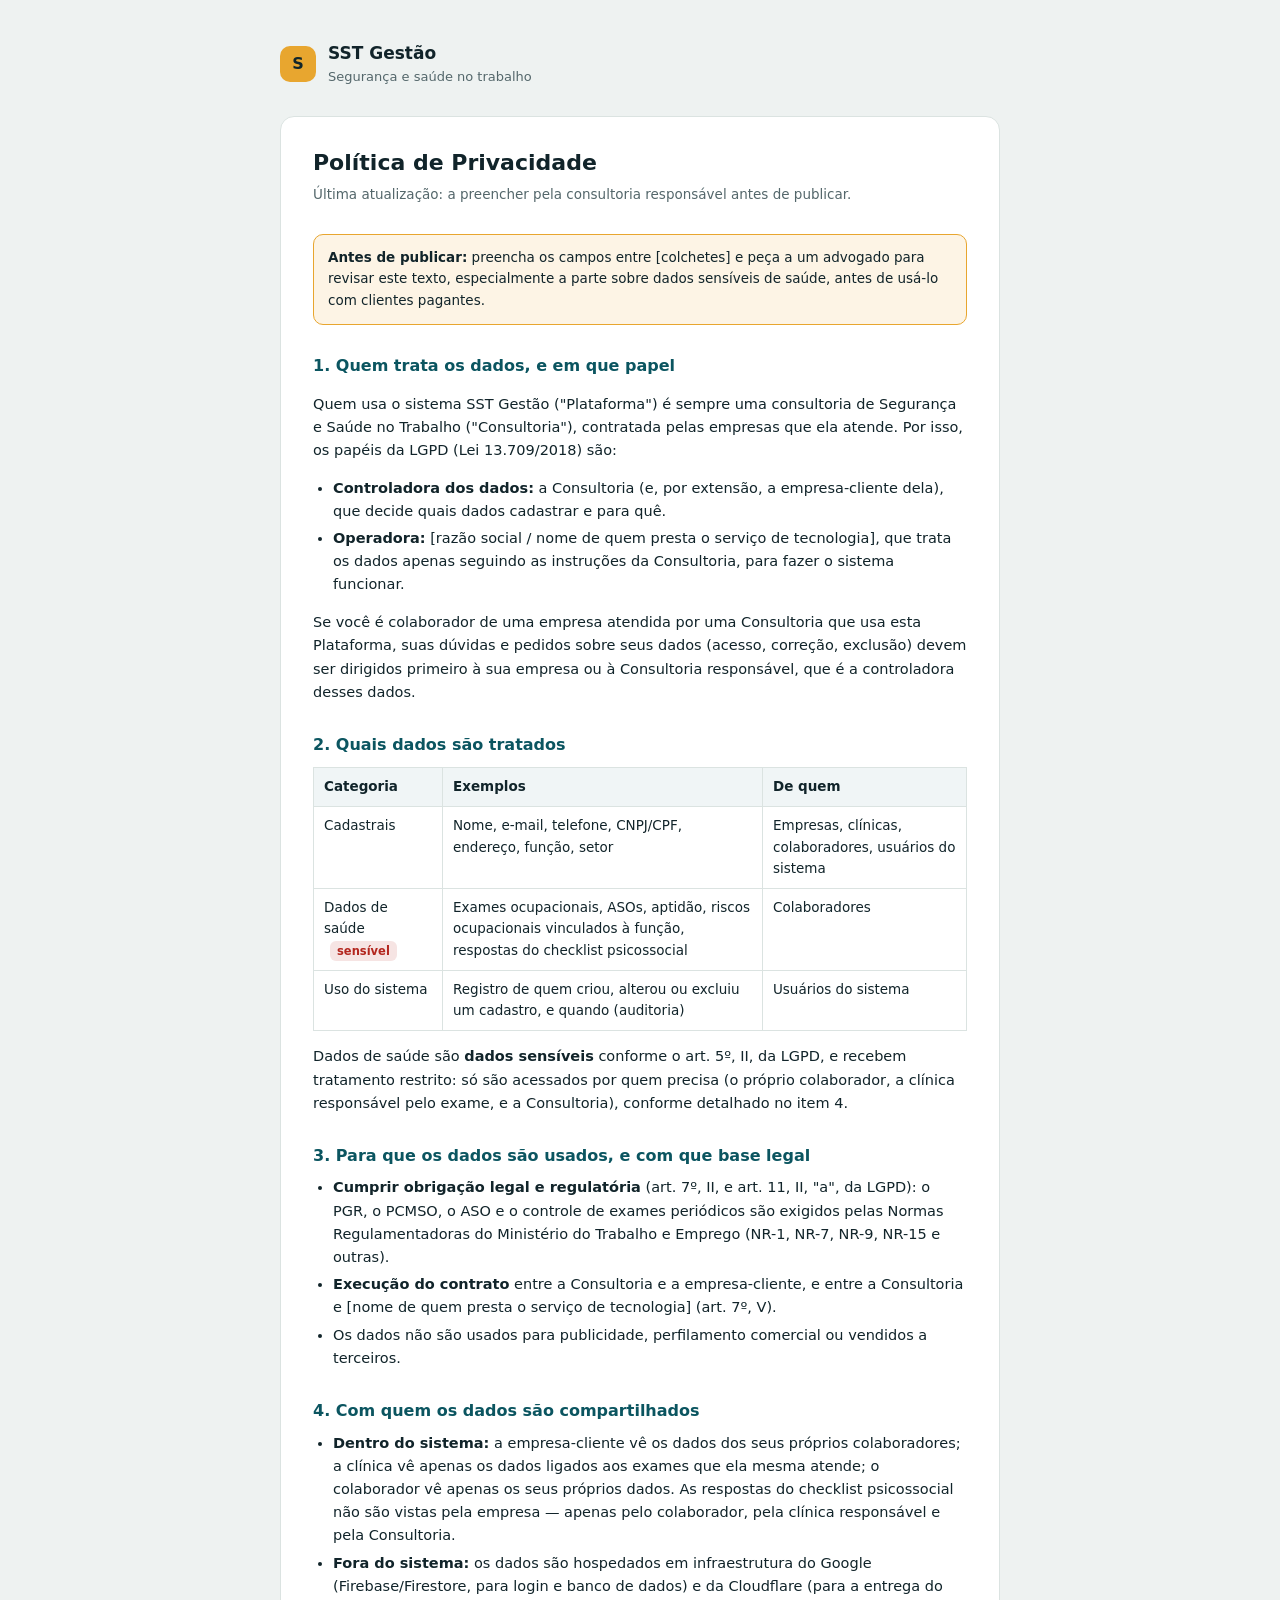
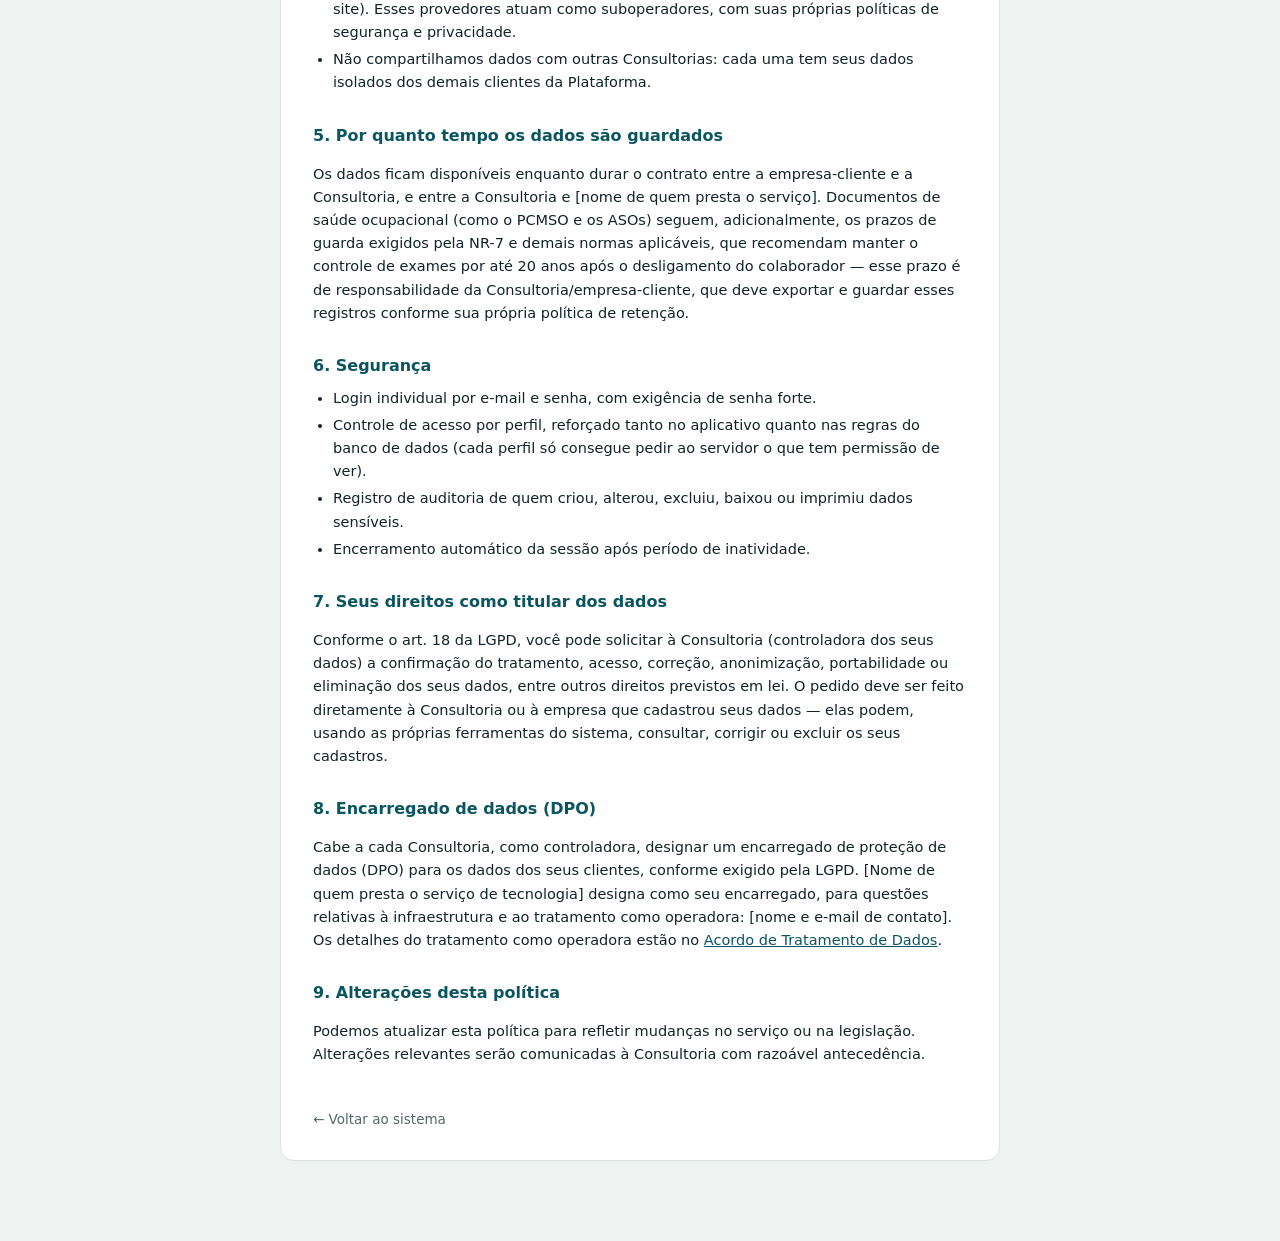
==== politica-de-privacidade.html @ a81a6116 "Adiciona Fase 3: Termos de Uso, Política de Privacidade e Acordo de Tratamento de Dados - Três págin" ====
<!doctype html>
<html lang="pt-BR">
<head>
<meta charset="utf-8">
<meta name="viewport" content="width=device-width,initial-scale=1">
<title>Política de Privacidade — SST Gestão</title>
<style>
:root{--bg:#EEF2F1;--sf:#FFFFFF;--ink:#11242A;--ink2:#54676B;--line:#DBE3E1;--brand:#0B5560;--acc:#E8A62F}
@media (prefers-color-scheme:dark){:root{--bg:#0E191C;--sf:#162428;--ink:#E5EEEF;--ink2:#9DB1B4;--line:#2A3D42;--brand:#5EB9C5;--acc:#F0B429}}
*{box-sizing:border-box}
body{margin:0;background:var(--bg);color:var(--ink);font:16px/1.6 system-ui,-apple-system,Segoe UI,Roboto,sans-serif}
.wrap{max-width:760px;margin:0 auto;padding:40px 20px 80px}
header{display:flex;align-items:center;gap:12px;margin-bottom:28px}
header .mk{width:36px;height:36px;border-radius:10px;background:var(--acc);display:grid;place-items:center;color:#11262B;font-weight:700;flex:none}
header b{font-size:17px}
header span{display:block;color:var(--ink2);font-size:13px}
main{background:var(--sf);border:1px solid var(--line);border-radius:14px;padding:28px 32px}
h1{font-size:22px;margin:0 0 4px}
.upd{color:var(--ink2);font-size:13.5px;margin:0 0 28px}
h2{font-size:16px;margin:28px 0 8px;color:var(--brand)}
h3{font-size:14.5px;margin:16px 0 6px}
p,li{color:var(--ink);font-size:14.5px}
ul{padding-left:20px;margin:8px 0}
li{margin:4px 0}
table{width:100%;border-collapse:collapse;margin:10px 0;font-size:13.5px}
th,td{border:1px solid var(--line);padding:8px 10px;text-align:left;vertical-align:top}
th{background:rgba(11,85,96,.06)}
.note{background:rgba(232,166,47,.12);border:1px solid var(--acc);border-radius:10px;padding:12px 14px;font-size:13.5px;margin:0 0 24px}
.tag{display:inline-block;background:rgba(179,38,30,.12);color:#B3261E;border-radius:6px;padding:1px 7px;font-size:11.5px;font-weight:600;margin-left:6px}
a{color:var(--brand)}
.back{display:inline-block;margin-top:28px;color:var(--ink2);font-size:13.5px;text-decoration:none}
</style>
</head>
<body>
<div class="wrap">
<header><div class="mk">S</div><div><b>SST Gestão</b><span>Segurança e saúde no trabalho</span></div></header>
<main>
<h1>Política de Privacidade</h1>
<p class="upd">Última atualização: a preencher pela consultoria responsável antes de publicar.</p>

<div class="note"><b>Antes de publicar:</b> preencha os campos entre [colchetes] e peça a um advogado para revisar este texto, especialmente a parte sobre dados sensíveis de saúde, antes de usá-lo com clientes pagantes.</div>

<h2>1. Quem trata os dados, e em que papel</h2>
<p>Quem usa o sistema SST Gestão ("Plataforma") é sempre uma consultoria de Segurança e Saúde no Trabalho ("Consultoria"), contratada pelas empresas que ela atende. Por isso, os papéis da LGPD (Lei 13.709/2018) são:</p>
<ul>
<li><b>Controladora dos dados:</b> a Consultoria (e, por extensão, a empresa-cliente dela), que decide quais dados cadastrar e para quê.</li>
<li><b>Operadora:</b> [razão social / nome de quem presta o serviço de tecnologia], que trata os dados apenas seguindo as instruções da Consultoria, para fazer o sistema funcionar.</li>
</ul>
<p>Se você é colaborador de uma empresa atendida por uma Consultoria que usa esta Plataforma, suas dúvidas e pedidos sobre seus dados (acesso, correção, exclusão) devem ser dirigidos primeiro à sua empresa ou à Consultoria responsável, que é a controladora desses dados.</p>

<h2>2. Quais dados são tratados</h2>
<table>
<tr><th>Categoria</th><th>Exemplos</th><th>De quem</th></tr>
<tr><td>Cadastrais</td><td>Nome, e-mail, telefone, CNPJ/CPF, endereço, função, setor</td><td>Empresas, clínicas, colaboradores, usuários do sistema</td></tr>
<tr><td>Dados de saúde <span class="tag">sensível</span></td><td>Exames ocupacionais, ASOs, aptidão, riscos ocupacionais vinculados à função, respostas do checklist psicossocial</td><td>Colaboradores</td></tr>
<tr><td>Uso do sistema</td><td>Registro de quem criou, alterou ou excluiu um cadastro, e quando (auditoria)</td><td>Usuários do sistema</td></tr>
</table>
<p>Dados de saúde são <b>dados sensíveis</b> conforme o art. 5º, II, da LGPD, e recebem tratamento restrito: só são acessados por quem precisa (o próprio colaborador, a clínica responsável pelo exame, e a Consultoria), conforme detalhado no item 4.</p>

<h2>3. Para que os dados são usados, e com que base legal</h2>
<ul>
<li><b>Cumprir obrigação legal e regulatória</b> (art. 7º, II, e art. 11, II, "a", da LGPD): o PGR, o PCMSO, o ASO e o controle de exames periódicos são exigidos pelas Normas Regulamentadoras do Ministério do Trabalho e Emprego (NR-1, NR-7, NR-9, NR-15 e outras).</li>
<li><b>Execução do contrato</b> entre a Consultoria e a empresa-cliente, e entre a Consultoria e [nome de quem presta o serviço de tecnologia] (art. 7º, V).</li>
<li>Os dados não são usados para publicidade, perfilamento comercial ou vendidos a terceiros.</li>
</ul>

<h2>4. Com quem os dados são compartilhados</h2>
<ul>
<li><b>Dentro do sistema:</b> a empresa-cliente vê os dados dos seus próprios colaboradores; a clínica vê apenas os dados ligados aos exames que ela mesma atende; o colaborador vê apenas os seus próprios dados. As respostas do checklist psicossocial não são vistas pela empresa — apenas pelo colaborador, pela clínica responsável e pela Consultoria.</li>
<li><b>Fora do sistema:</b> os dados são hospedados em infraestrutura do Google (Firebase/Firestore, para login e banco de dados) e da Cloudflare (para a entrega do site). Esses provedores atuam como suboperadores, com suas próprias políticas de segurança e privacidade.</li>
<li>Não compartilhamos dados com outras Consultorias: cada uma tem seus dados isolados dos demais clientes da Plataforma.</li>
</ul>

<h2>5. Por quanto tempo os dados são guardados</h2>
<p>Os dados ficam disponíveis enquanto durar o contrato entre a empresa-cliente e a Consultoria, e entre a Consultoria e [nome de quem presta o serviço]. Documentos de saúde ocupacional (como o PCMSO e os ASOs) seguem, adicionalmente, os prazos de guarda exigidos pela NR-7 e demais normas aplicáveis, que recomendam manter o controle de exames por até 20 anos após o desligamento do colaborador — esse prazo é de responsabilidade da Consultoria/empresa-cliente, que deve exportar e guardar esses registros conforme sua própria política de retenção.</p>

<h2>6. Segurança</h2>
<ul>
<li>Login individual por e-mail e senha, com exigência de senha forte.</li>
<li>Controle de acesso por perfil, reforçado tanto no aplicativo quanto nas regras do banco de dados (cada perfil só consegue pedir ao servidor o que tem permissão de ver).</li>
<li>Registro de auditoria de quem criou, alterou, excluiu, baixou ou imprimiu dados sensíveis.</li>
<li>Encerramento automático da sessão após período de inatividade.</li>
</ul>

<h2>7. Seus direitos como titular dos dados</h2>
<p>Conforme o art. 18 da LGPD, você pode solicitar à Consultoria (controladora dos seus dados) a confirmação do tratamento, acesso, correção, anonimização, portabilidade ou eliminação dos seus dados, entre outros direitos previstos em lei. O pedido deve ser feito diretamente à Consultoria ou à empresa que cadastrou seus dados — elas podem, usando as próprias ferramentas do sistema, consultar, corrigir ou excluir os seus cadastros.</p>

<h2>8. Encarregado de dados (DPO)</h2>
<p>Cabe a cada Consultoria, como controladora, designar um encarregado de proteção de dados (DPO) para os dados dos seus clientes, conforme exigido pela LGPD. [Nome de quem presta o serviço de tecnologia] designa como seu encarregado, para questões relativas à infraestrutura e ao tratamento como operadora: [nome e e-mail de contato]. Os detalhes do tratamento como operadora estão no <a href="acordo-tratamento-dados.html">Acordo de Tratamento de Dados</a>.</p>

<h2>9. Alterações desta política</h2>
<p>Podemos atualizar esta política para refletir mudanças no serviço ou na legislação. Alterações relevantes serão comunicadas à Consultoria com razoável antecedência.</p>

<a class="back" href="index.html">&larr; Voltar ao sistema</a>
</main>
</div>
</body>
</html>
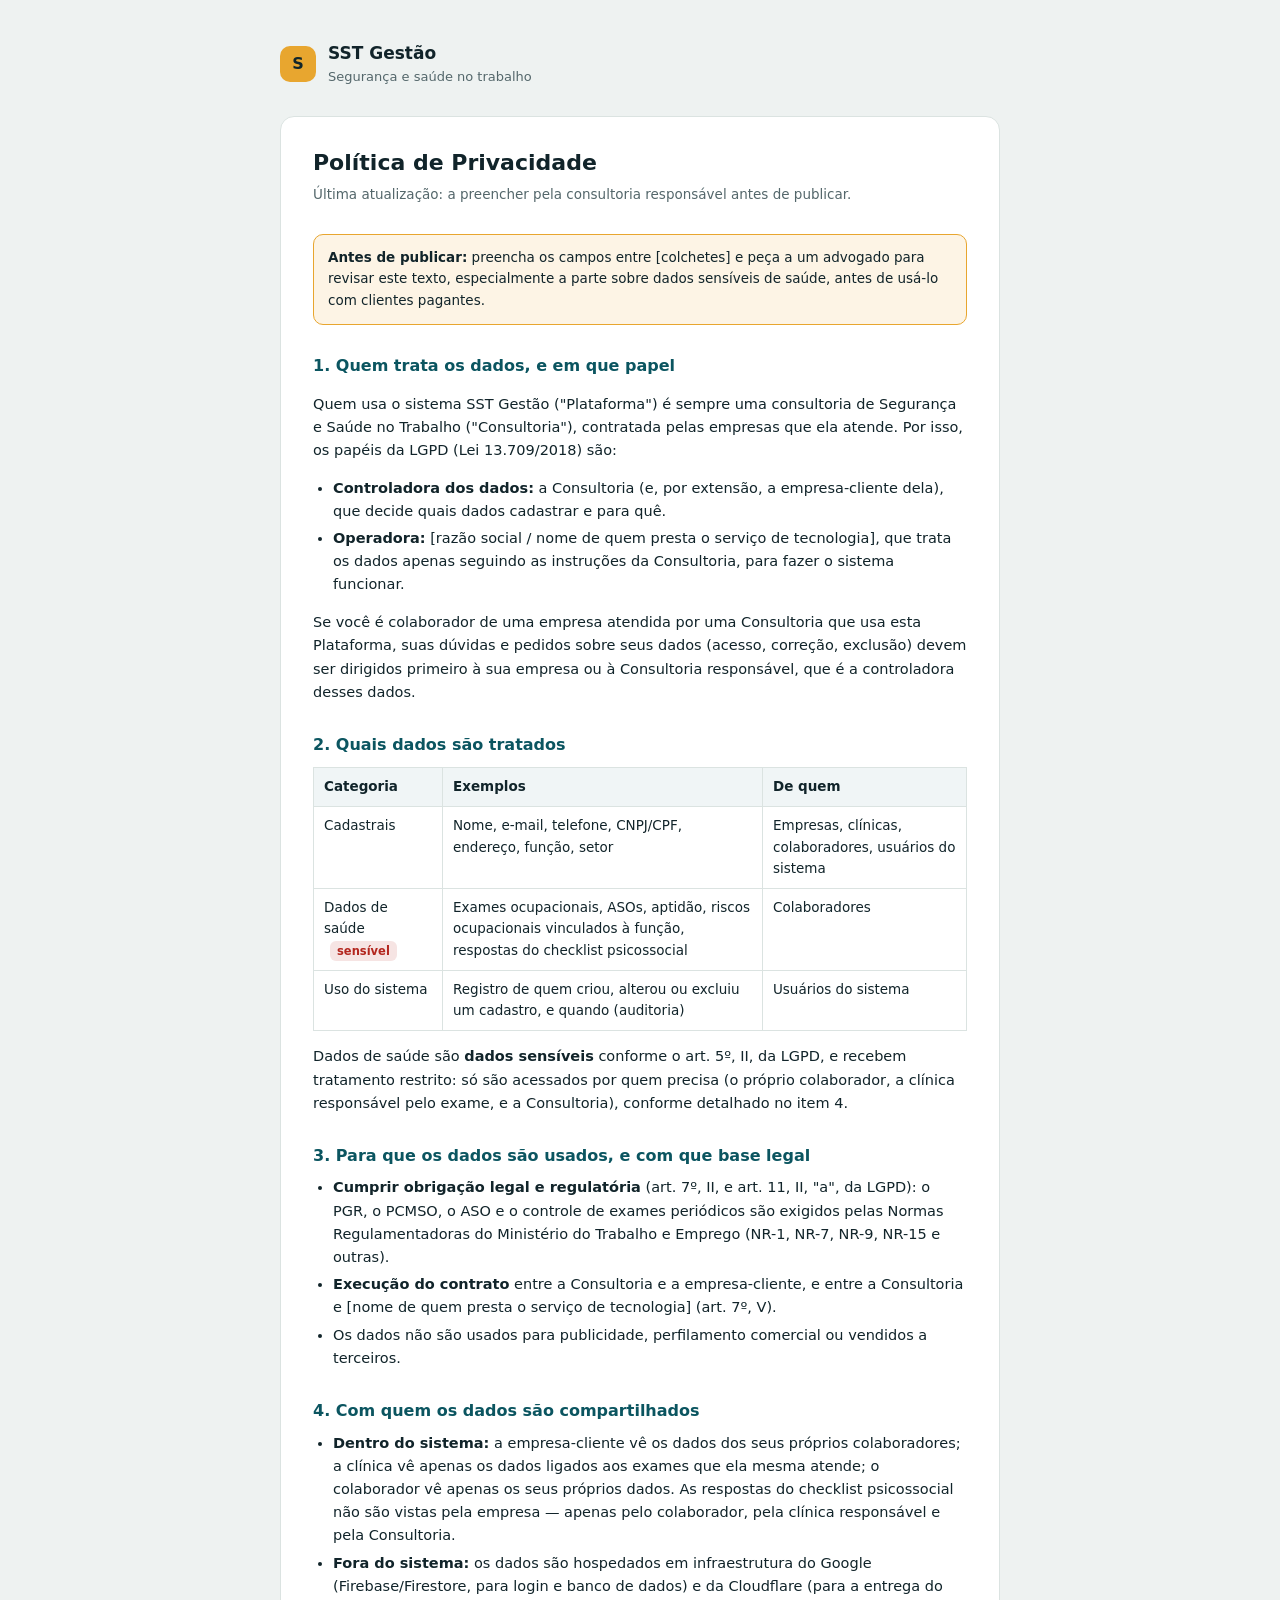
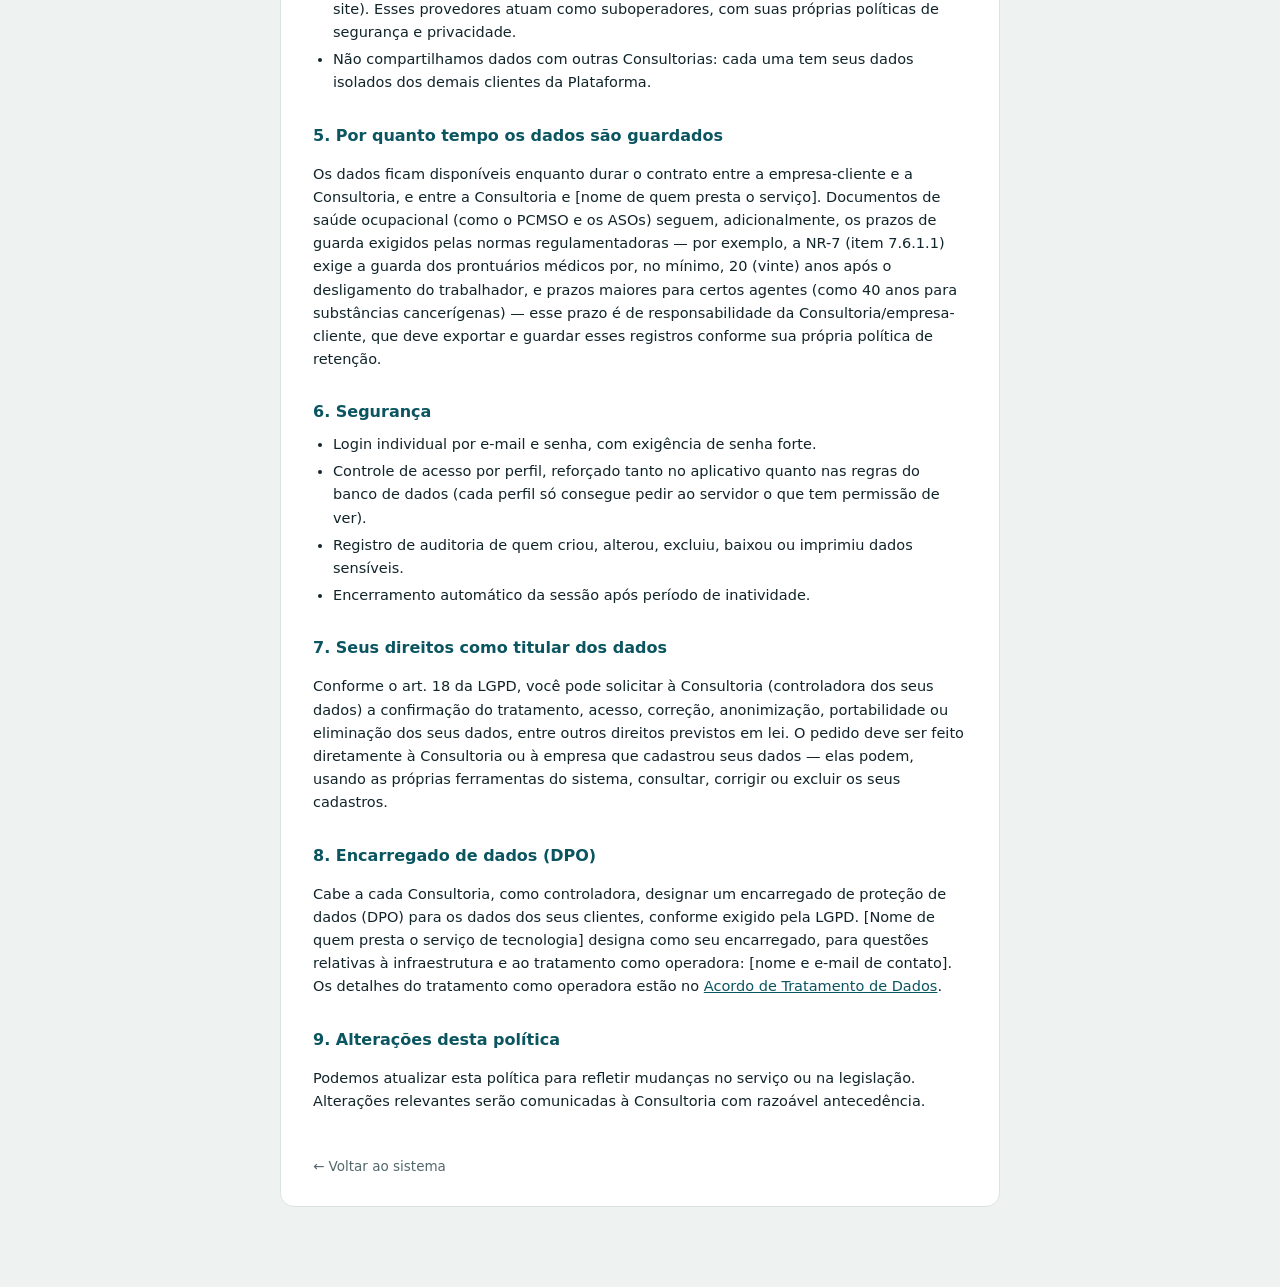
==== commit 0217512e: "Conformidade: avisos de guarda obrigatória nas exclusões, nota do exame demissional (NR-7 7.5.11) e " ====
--- a/politica-de-privacidade.html
+++ b/politica-de-privacidade.html
@@ -72,7 +72,7 @@
 </ul>
 
 <h2>5. Por quanto tempo os dados são guardados</h2>
-<p>Os dados ficam disponíveis enquanto durar o contrato entre a empresa-cliente e a Consultoria, e entre a Consultoria e [nome de quem presta o serviço]. Documentos de saúde ocupacional (como o PCMSO e os ASOs) seguem, adicionalmente, os prazos de guarda exigidos pela NR-7 e demais normas aplicáveis, que recomendam manter o controle de exames por até 20 anos após o desligamento do colaborador — esse prazo é de responsabilidade da Consultoria/empresa-cliente, que deve exportar e guardar esses registros conforme sua própria política de retenção.</p>
+<p>Os dados ficam disponíveis enquanto durar o contrato entre a empresa-cliente e a Consultoria, e entre a Consultoria e [nome de quem presta o serviço]. Documentos de saúde ocupacional (como o PCMSO e os ASOs) seguem, adicionalmente, os prazos de guarda exigidos pelas normas regulamentadoras — por exemplo, a NR-7 (item 7.6.1.1) exige a guarda dos prontuários médicos por, no mínimo, 20 (vinte) anos após o desligamento do trabalhador, e prazos maiores para certos agentes (como 40 anos para substâncias cancerígenas) — esse prazo é de responsabilidade da Consultoria/empresa-cliente, que deve exportar e guardar esses registros conforme sua própria política de retenção.</p>
 
 <h2>6. Segurança</h2>
 <ul>
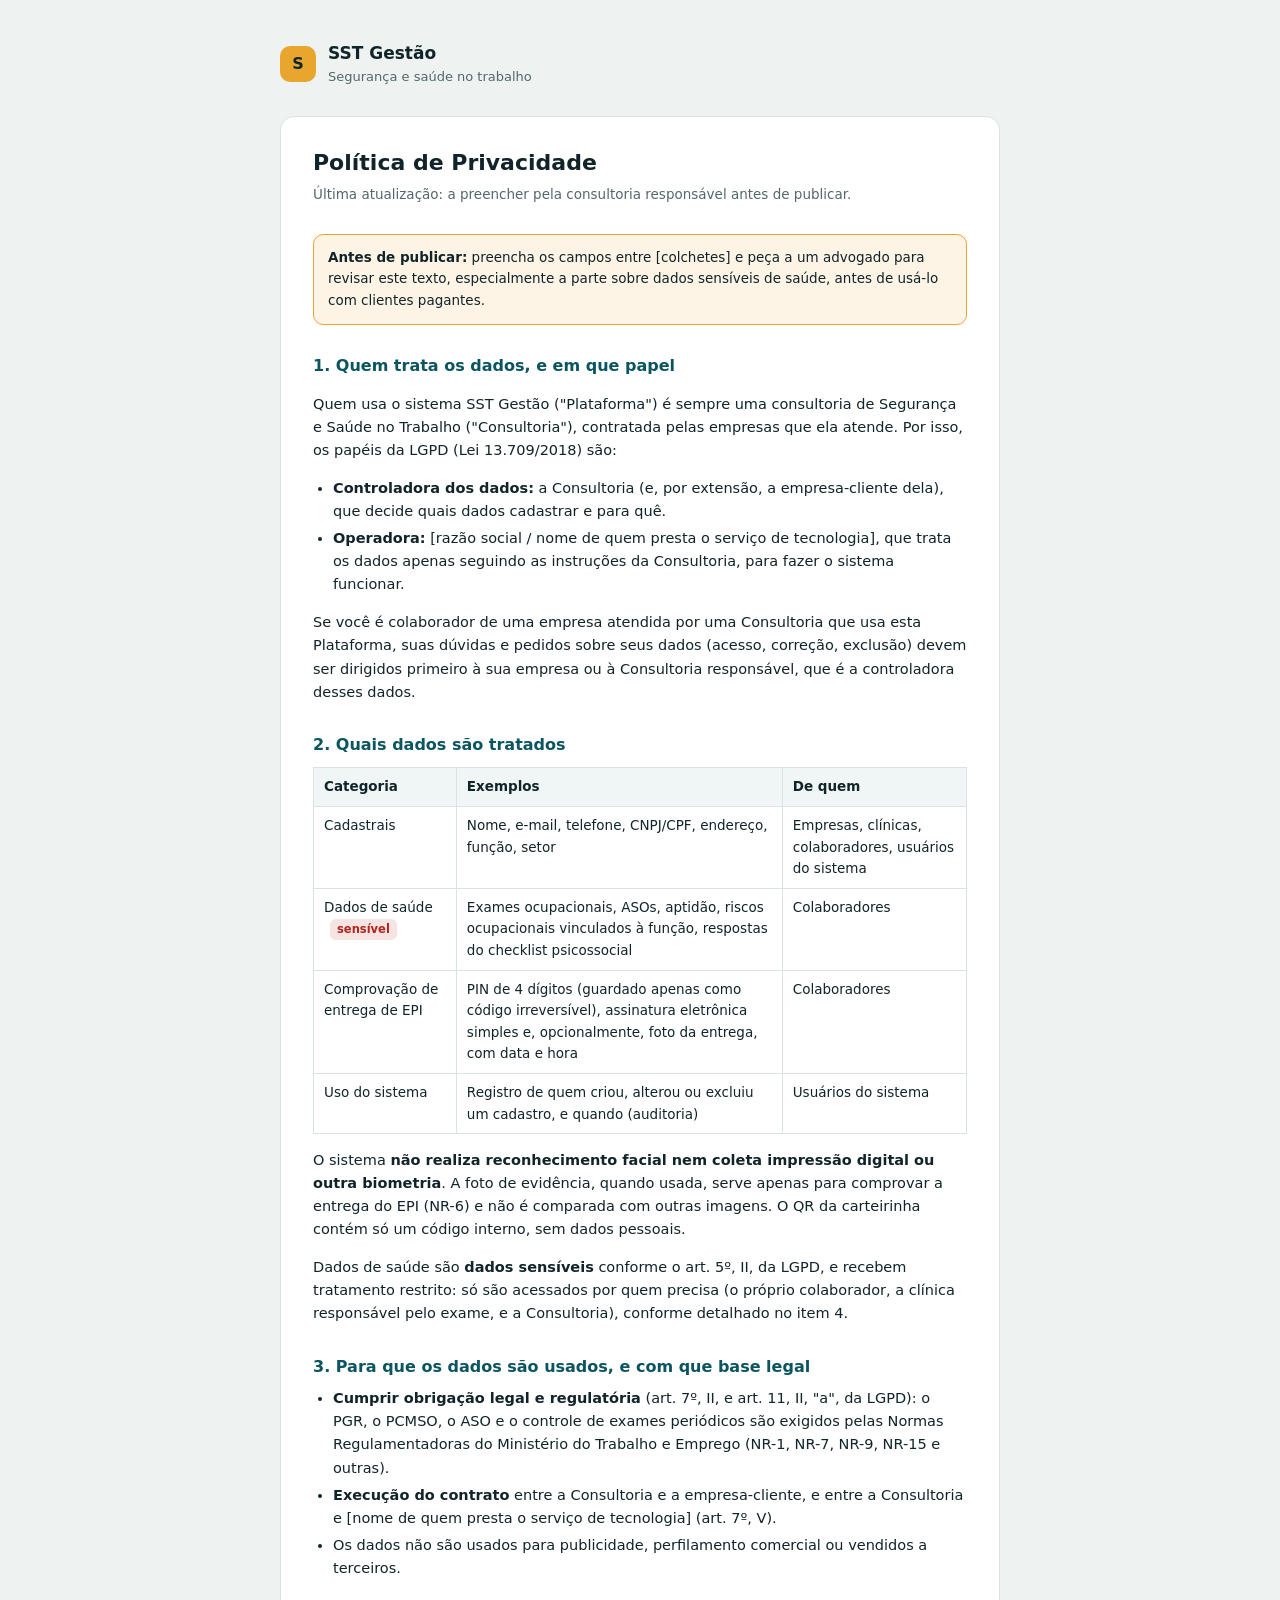
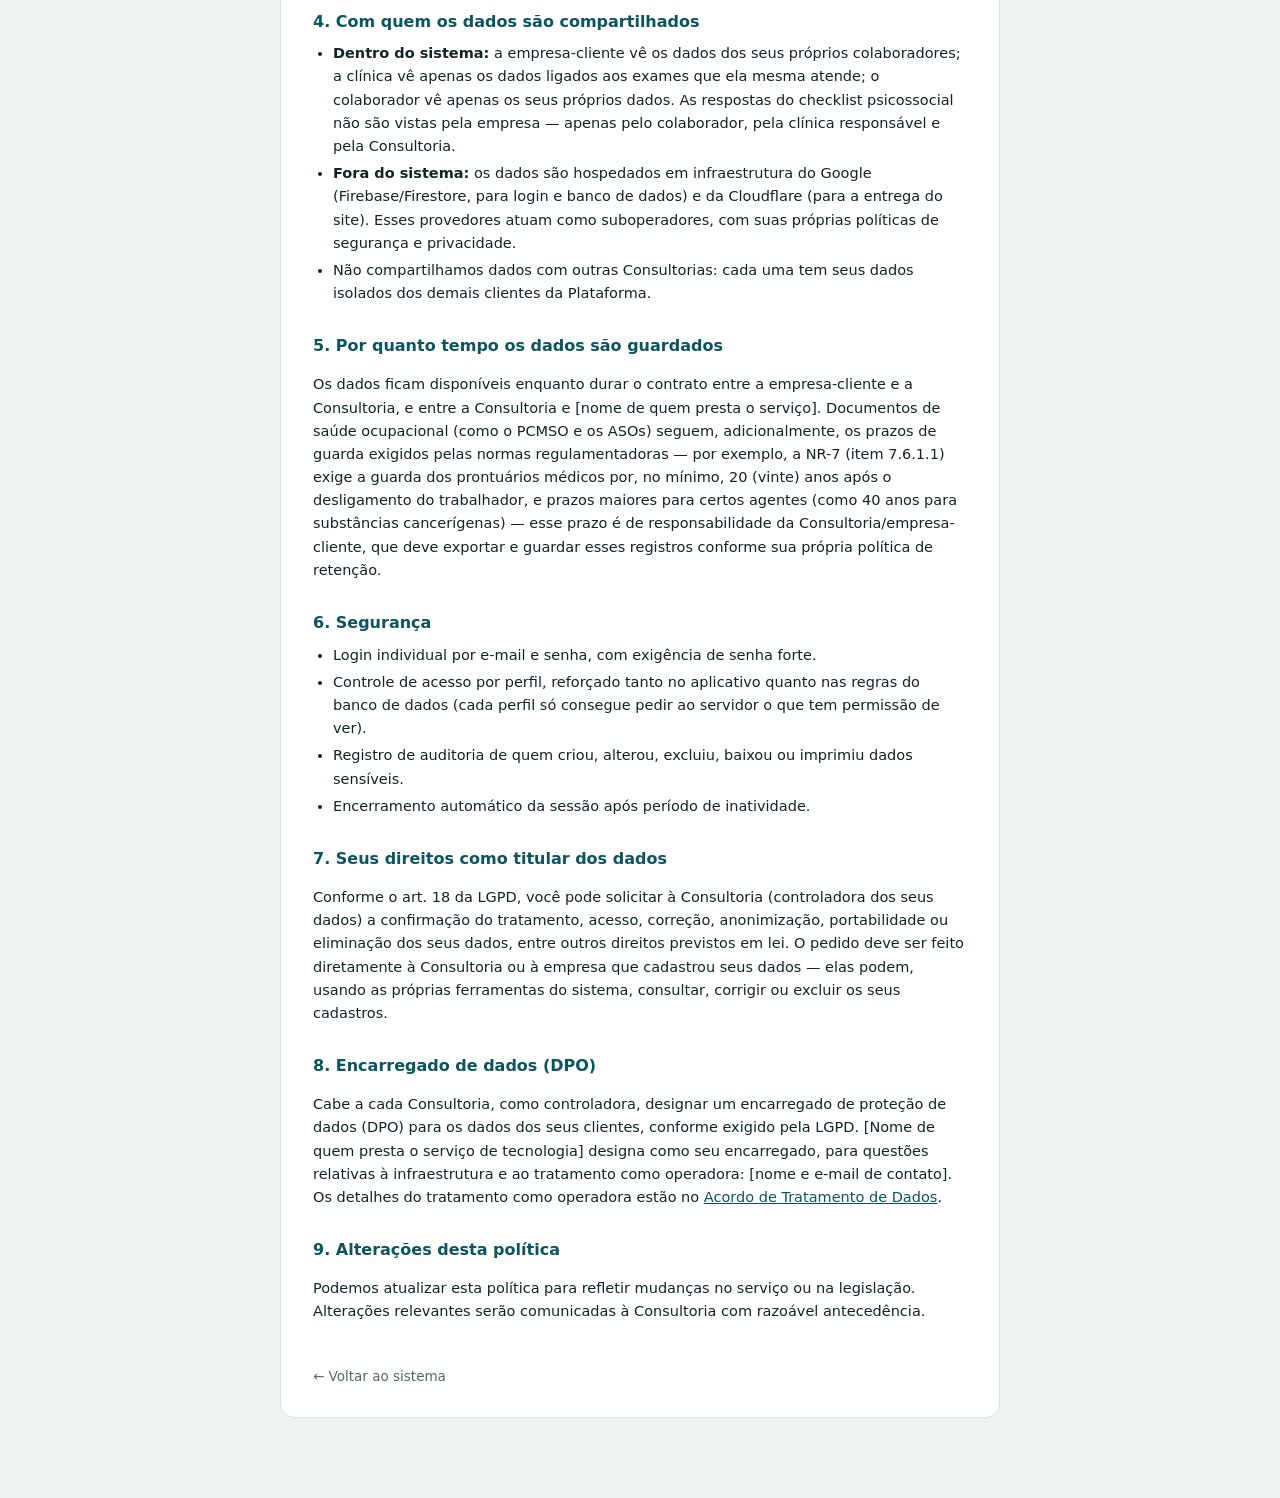
==== commit 56976e1b: "QR na carteirinha, leitor por câmera e confirmação de entrega de EPI (PIN, assinatura, foto) Co-Auth" ====
--- a/politica-de-privacidade.html
+++ b/politica-de-privacidade.html
@@ -53,8 +53,10 @@
 <tr><th>Categoria</th><th>Exemplos</th><th>De quem</th></tr>
 <tr><td>Cadastrais</td><td>Nome, e-mail, telefone, CNPJ/CPF, endereço, função, setor</td><td>Empresas, clínicas, colaboradores, usuários do sistema</td></tr>
 <tr><td>Dados de saúde <span class="tag">sensível</span></td><td>Exames ocupacionais, ASOs, aptidão, riscos ocupacionais vinculados à função, respostas do checklist psicossocial</td><td>Colaboradores</td></tr>
+<tr><td>Comprovação de entrega de EPI</td><td>PIN de 4 dígitos (guardado apenas como código irreversível), assinatura eletrônica simples e, opcionalmente, foto da entrega, com data e hora</td><td>Colaboradores</td></tr>
 <tr><td>Uso do sistema</td><td>Registro de quem criou, alterou ou excluiu um cadastro, e quando (auditoria)</td><td>Usuários do sistema</td></tr>
 </table>
+<p>O sistema <b>não realiza reconhecimento facial nem coleta impressão digital ou outra biometria</b>. A foto de evidência, quando usada, serve apenas para comprovar a entrega do EPI (NR-6) e não é comparada com outras imagens. O QR da carteirinha contém só um código interno, sem dados pessoais.</p>
 <p>Dados de saúde são <b>dados sensíveis</b> conforme o art. 5º, II, da LGPD, e recebem tratamento restrito: só são acessados por quem precisa (o próprio colaborador, a clínica responsável pelo exame, e a Consultoria), conforme detalhado no item 4.</p>
 
 <h2>3. Para que os dados são usados, e com que base legal</h2>
